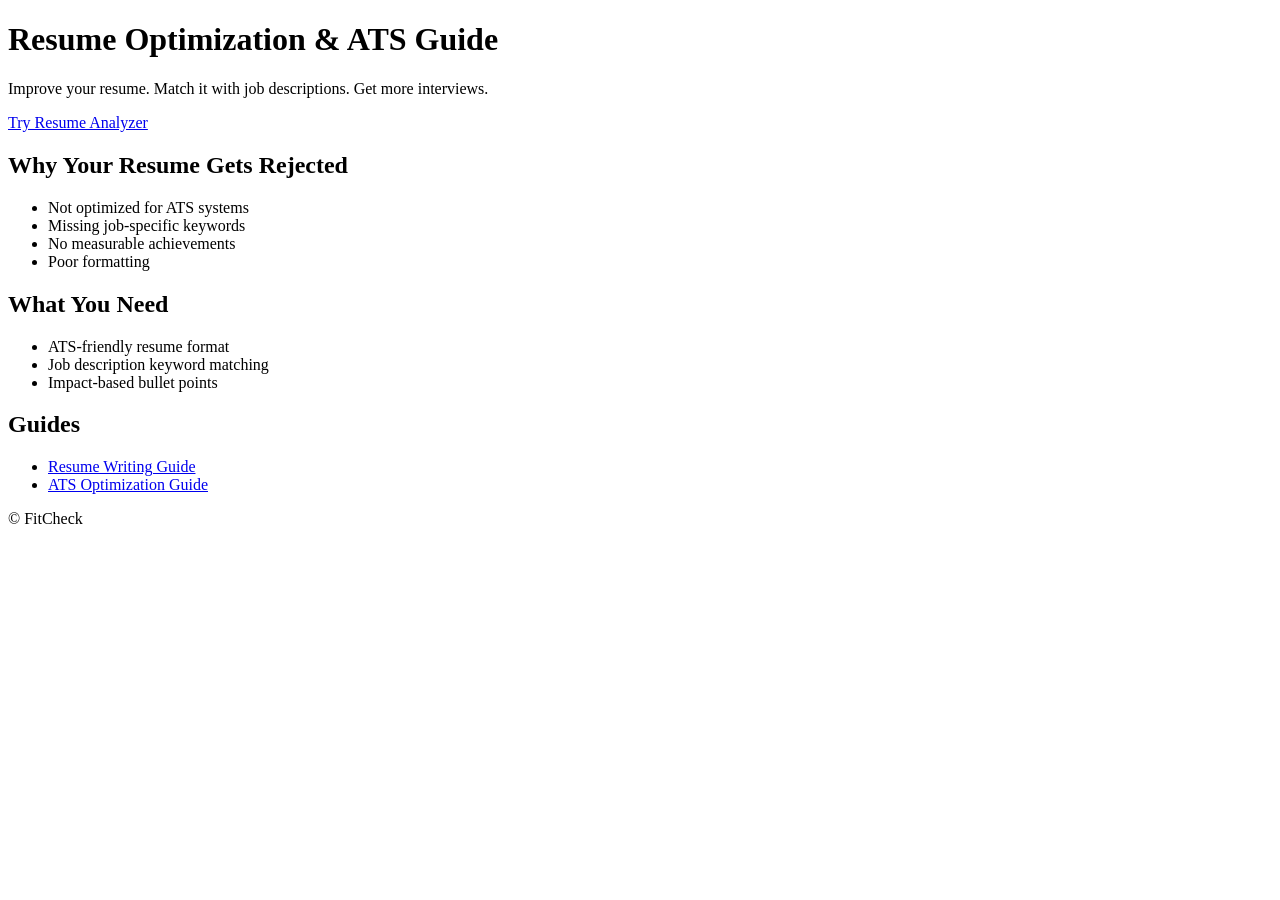
==== index.html @ 0c09c4c2 "initial commit" ====
<!DOCTYPE html>
<html lang="en">
<head>
  <meta charset="UTF-8">
  <title>ATS Resume Checker | Resume Job Description Matcher</title>
  <meta name="description" content="Improve your resume, pass ATS filters, and match job descriptions effectively. Learn resume optimization and interview preparation.">
  <link rel="stylesheet" href="styles.css">
</head>

<body>
  <header>
    <h1>Resume Optimization & ATS Guide</h1>
    <p>Improve your resume. Match it with job descriptions. Get more interviews.</p>
    <a href="https://fit-check.in" class="btn">Try Resume Analyzer</a>
  </header>

  <section>
    <h2>Why Your Resume Gets Rejected</h2>
    <ul>
      <li>Not optimized for ATS systems</li>
      <li>Missing job-specific keywords</li>
      <li>No measurable achievements</li>
      <li>Poor formatting</li>
    </ul>
  </section>

  <section>
    <h2>What You Need</h2>
    <ul>
      <li>ATS-friendly resume format</li>
      <li>Job description keyword matching</li>
      <li>Impact-based bullet points</li>
    </ul>
  </section>

  <section>
    <h2>Guides</h2>
    <ul>
      <li><a href="resume-guide.html">Resume Writing Guide</a></li>
      <li><a href="ats-guide.html">ATS Optimization Guide</a></li>
    </ul>
  </section>

  <footer>
    <p>© FitCheck</p>
  </footer>
</body>
</html>
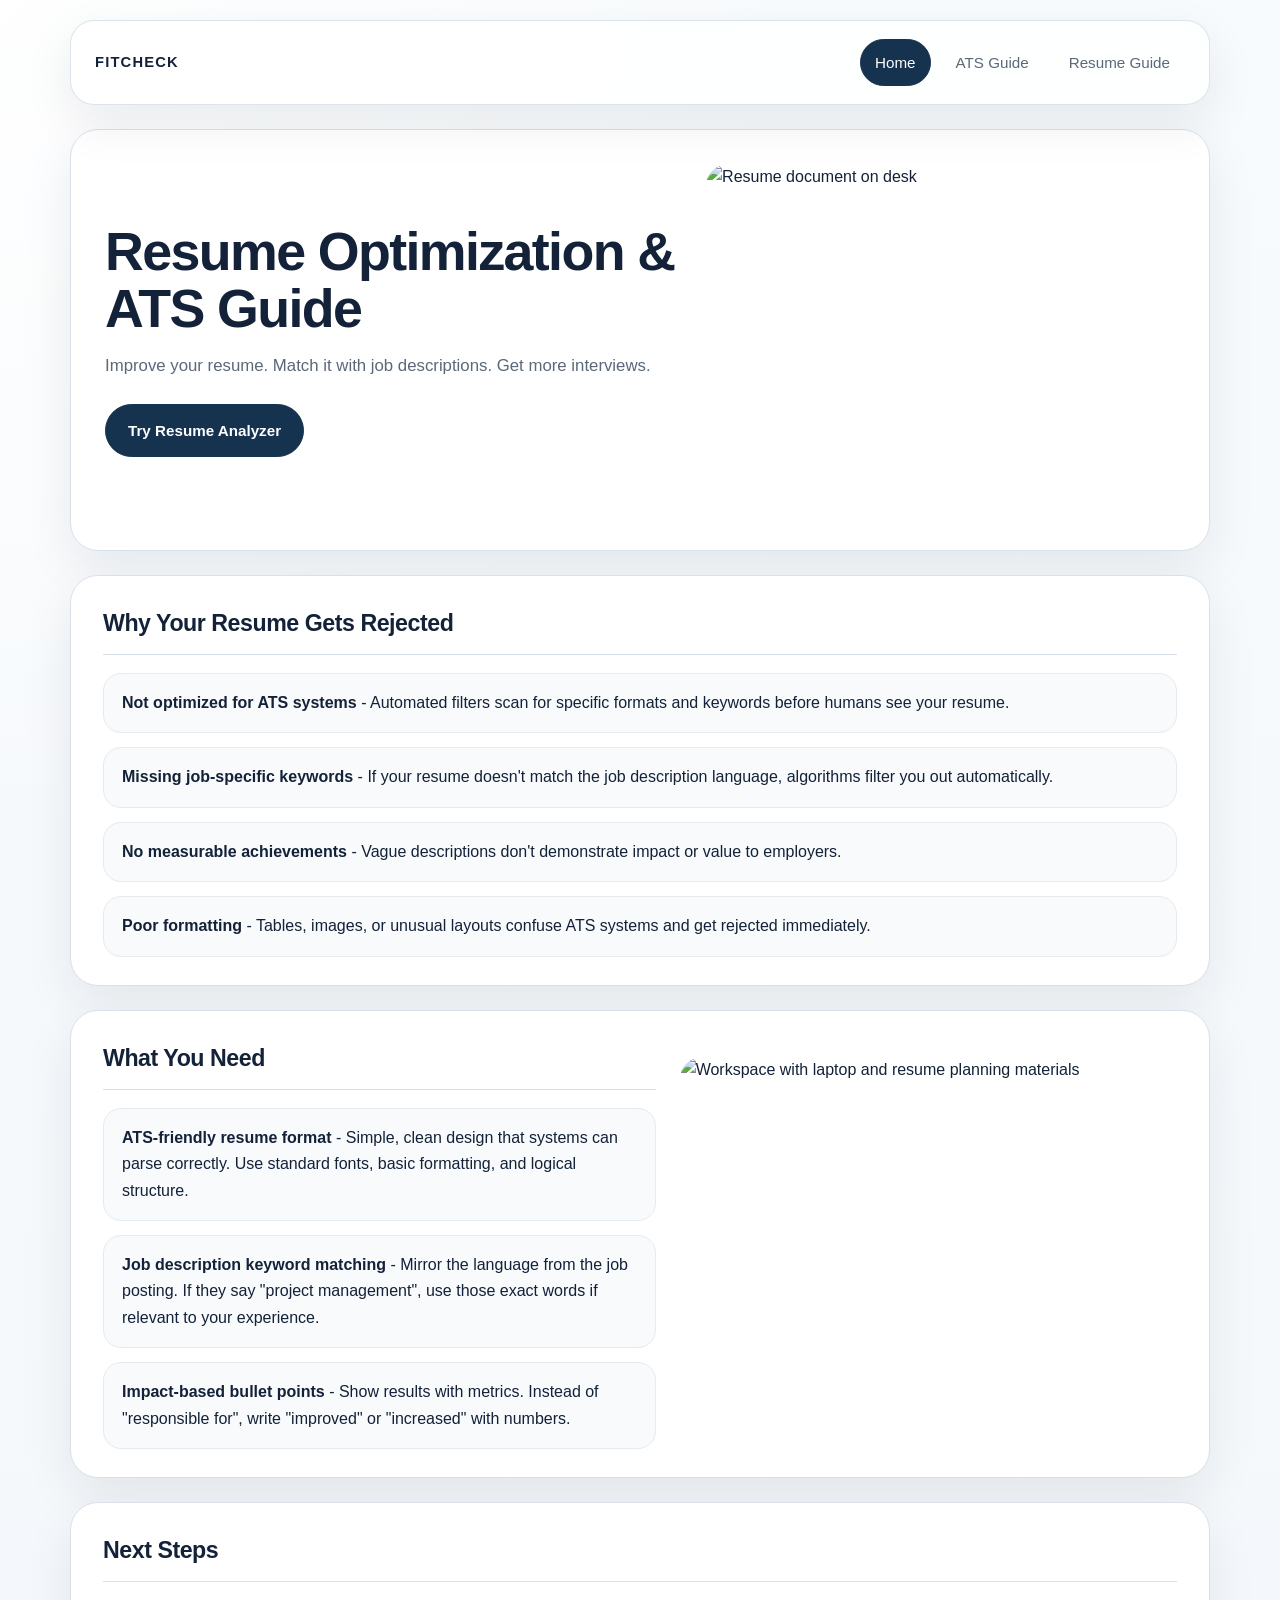
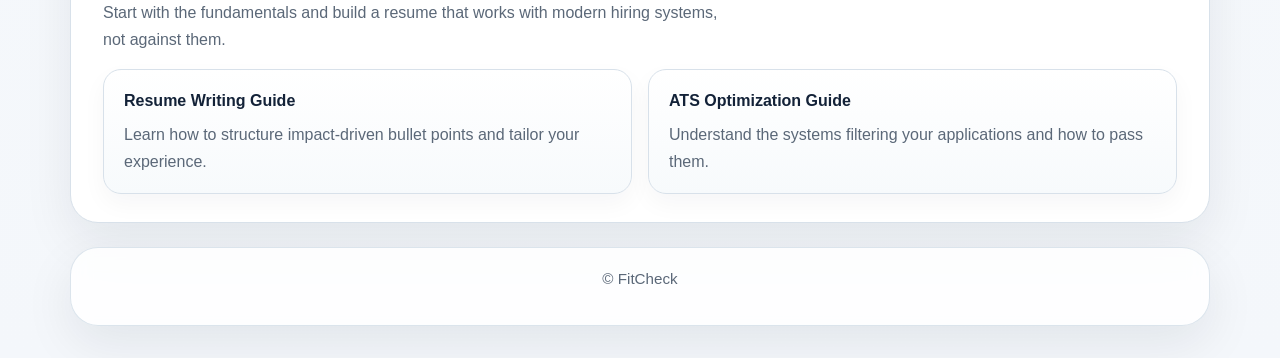
==== commit a5563fd8: "Added additional pages" ====
--- a/index.html
+++ b/index.html
@@ -2,47 +2,79 @@
 <html lang="en">
 <head>
   <meta charset="UTF-8">
-  <title>ATS Resume Checker | Resume Job Description Matcher</title>
+  <meta name="viewport" content="width=device-width, initial-scale=1.0">
+  <meta name="robots" content="index,follow">
+  <title>Resume Optimization & ATS Guide | FitCheck</title>
   <meta name="description" content="Improve your resume, pass ATS filters, and match job descriptions effectively. Learn resume optimization and interview preparation.">
-  <link rel="stylesheet" href="styles.css">
+  <link rel="stylesheet" href="style.css">
 </head>
 
 <body>
-  <header>
-    <h1>Resume Optimization & ATS Guide</h1>
-    <p>Improve your resume. Match it with job descriptions. Get more interviews.</p>
-    <a href="https://fit-check.in" class="btn">Try Resume Analyzer</a>
-  </header>
+  <div class="page-shell">
+    <header class="topbar">
+      <a class="brand" href="index.html">FitCheck</a>
+      <nav class="site-nav" aria-label="Primary">
+        <a href="index.html" aria-current="page">Home</a>
+        <a href="ats-guide.html">ATS Guide</a>
+        <a href="resume-guide.html">Resume Guide</a>
+      </nav>
+    </header>
 
-  <section>
-    <h2>Why Your Resume Gets Rejected</h2>
-    <ul>
-      <li>Not optimized for ATS systems</li>
-      <li>Missing job-specific keywords</li>
-      <li>No measurable achievements</li>
-      <li>Poor formatting</li>
-    </ul>
-  </section>
+    <main class="page-content">
+      <section class="hero">
+        <div class="hero-copy">
+          <h1>Resume Optimization & ATS Guide</h1>
+          <p class="intro-text">Improve your resume. Match it with job descriptions. Get more interviews.</p>
+          <a href="https://fit-check.in" class="btn">Try Resume Analyzer</a>
+        </div>
+        <figure class="hero-media">
+          <img src="https://images.unsplash.com/photo-1454165804606-c3d57bc86b40?w=800&q=80" alt="Resume document on desk">
+        </figure>
+      </section>
 
-  <section>
-    <h2>What You Need</h2>
-    <ul>
-      <li>ATS-friendly resume format</li>
-      <li>Job description keyword matching</li>
-      <li>Impact-based bullet points</li>
-    </ul>
-  </section>
+      <section class="panel">
+        <h2>Why Your Resume Gets Rejected</h2>
+        <ul class="bullet-list">
+          <li><strong>Not optimized for ATS systems</strong> - Automated filters scan for specific formats and keywords before humans see your resume.</li>
+          <li><strong>Missing job-specific keywords</strong> - If your resume doesn't match the job description language, algorithms filter you out automatically.</li>
+          <li><strong>No measurable achievements</strong> - Vague descriptions don't demonstrate impact or value to employers.</li>
+          <li><strong>Poor formatting</strong> - Tables, images, or unusual layouts confuse ATS systems and get rejected immediately.</li>
+        </ul>
+      </section>
 
-  <section>
-    <h2>Guides</h2>
-    <ul>
-      <li><a href="resume-guide.html">Resume Writing Guide</a></li>
-      <li><a href="ats-guide.html">ATS Optimization Guide</a></li>
-    </ul>
-  </section>
+      <section class="panel split">
+        <div>
+          <h2>What You Need</h2>
+          <ul class="bullet-list">
+            <li><strong>ATS-friendly resume format</strong> - Simple, clean design that systems can parse correctly. Use standard fonts, basic formatting, and logical structure.</li>
+            <li><strong>Job description keyword matching</strong> - Mirror the language from the job posting. If they say "project management", use those exact words if relevant to your experience.</li>
+            <li><strong>Impact-based bullet points</strong> - Show results with metrics. Instead of "responsible for", write "improved" or "increased" with numbers.</li>
+          </ul>
+        </div>
+        <figure class="panel-media">
+          <img src="https://images.unsplash.com/photo-1516321318423-f06f85e504b3?w=800&q=80" alt="Workspace with laptop and resume planning materials">
+        </figure>
+      </section>
 
-  <footer>
-    <p>© FitCheck</p>
-  </footer>
+      <section class="panel">
+        <h2>Next Steps</h2>
+        <p class="lead">Start with the fundamentals and build a resume that works with modern hiring systems, not against them.</p>
+        <div class="link-grid">
+          <a class="link-card" href="resume-guide.html">
+            <span>Resume Writing Guide</span>
+            <span>Learn how to structure impact-driven bullet points and tailor your experience.</span>
+          </a>
+          <a class="link-card" href="ats-guide.html">
+            <span>ATS Optimization Guide</span>
+            <span>Understand the systems filtering your applications and how to pass them.</span>
+          </a>
+        </div>
+      </section>
+    </main>
+
+    <footer class="site-footer">
+      <p>© FitCheck</p>
+    </footer>
+  </div>
 </body>
 </html>
--- a/style.css
+++ b/style.css
@@ -0,0 +1,353 @@
+:root {
+  --bg: #f4f7fb;
+  --surface: #ffffff;
+  --surface-soft: #f8fafc;
+  --text: #132238;
+  --muted: #5b6878;
+  --border: #d8e1ea;
+  --accent: #15324f;
+  --accent-soft: #edf3f8;
+  --shadow: 0 18px 50px rgba(15, 23, 42, 0.08);
+}
+
+* {
+  margin: 0;
+  padding: 0;
+  box-sizing: border-box;
+}
+
+html {
+  scroll-behavior: smooth;
+}
+
+body {
+  min-height: 100vh;
+  font-family: "Aptos", "Segoe UI", sans-serif;
+  background:
+    radial-gradient(circle at top left, rgba(255, 255, 255, 0.9), transparent 36%),
+    linear-gradient(180deg, #f8fbfd 0%, var(--bg) 100%);
+  color: var(--text);
+  line-height: 1.65;
+}
+
+img {
+  max-width: 100%;
+  display: block;
+}
+
+a {
+  color: var(--accent);
+  text-decoration: none;
+}
+
+a:hover {
+  color: #0f2236;
+}
+
+.page-shell {
+  width: min(1140px, calc(100% - 32px));
+  margin: 20px auto 32px;
+}
+
+.topbar,
+.site-footer {
+  border: 1px solid rgba(216, 225, 234, 0.9);
+  background: rgba(255, 255, 255, 0.84);
+  box-shadow: var(--shadow);
+  backdrop-filter: blur(10px);
+}
+
+.topbar {
+  position: sticky;
+  top: 16px;
+  z-index: 20;
+  display: flex;
+  align-items: center;
+  justify-content: space-between;
+  gap: 24px;
+  padding: 18px 24px;
+  border-radius: 24px;
+}
+
+.brand {
+  color: var(--text);
+  font-size: 0.92rem;
+  font-weight: 700;
+  letter-spacing: 0.08em;
+  text-transform: uppercase;
+}
+
+.site-nav {
+  display: flex;
+  flex-wrap: wrap;
+  gap: 10px;
+}
+
+.site-nav a {
+  padding: 10px 14px;
+  border-radius: 999px;
+  border: 1px solid transparent;
+  color: var(--muted);
+  font-size: 0.95rem;
+  transition: background-color 0.2s ease, color 0.2s ease, border-color 0.2s ease;
+}
+
+.site-nav a:hover,
+.site-nav a[aria-current="page"] {
+  background: var(--accent);
+  color: #ffffff;
+  border-color: var(--accent);
+}
+
+.page-content {
+  display: grid;
+  gap: 24px;
+  margin-top: 24px;
+}
+
+.hero,
+.panel,
+.site-footer {
+  border-radius: 28px;
+}
+
+.hero,
+.panel {
+  background: var(--surface);
+  border: 1px solid var(--border);
+  box-shadow: var(--shadow);
+}
+
+.hero {
+  display: grid;
+  grid-template-columns: minmax(0, 1.1fr) minmax(280px, 0.9fr);
+  gap: 28px;
+  align-items: center;
+  padding: 34px;
+}
+
+.hero-copy h1,
+.panel h2 {
+  color: var(--text);
+}
+
+.hero-copy h1 {
+  font-size: clamp(2.1rem, 4.2vw, 3.5rem);
+  line-height: 1.05;
+  margin-bottom: 16px;
+  letter-spacing: -0.03em;
+}
+
+.hero-copy p {
+  max-width: 62ch;
+  color: var(--muted);
+  font-size: 1.05rem;
+}
+
+p {
+  margin-bottom: 16px;
+}
+
+.hero-media img,
+.panel-media img,
+.section-image {
+  width: 100%;
+  border-radius: 22px;
+  object-fit: cover;
+  aspect-ratio: 4 / 3;
+}
+
+.panel {
+  padding: 28px 32px;
+}
+
+.panel h2 {
+  padding-bottom: 12px;
+  margin-bottom: 18px;
+  border-bottom: 1px solid var(--border);
+  font-size: 1.45rem;
+  letter-spacing: -0.02em;
+}
+
+.panel p {
+  margin-bottom: 16px;
+  color: var(--text);
+}
+
+.panel .lead {
+  color: var(--muted);
+  max-width: 70ch;
+}
+
+.panel .lead + .bullet-list {
+  margin-top: 16px;
+}
+
+.btn {
+  display: inline-flex;
+  align-items: center;
+  justify-content: center;
+  margin-top: 8px;
+  padding: 13px 22px;
+  border-radius: 999px;
+  background: var(--accent);
+  color: #ffffff;
+  border: 1px solid var(--accent);
+  font-weight: 600;
+  font-size: 0.95rem;
+  transition: transform 0.2s ease, box-shadow 0.2s ease, background-color 0.2s ease;
+}
+
+.btn:hover {
+  color: #ffffff;
+  background: #0f2236;
+  border-color: #0f2236;
+  box-shadow: 0 12px 24px rgba(15, 34, 54, 0.18);
+  transform: translateY(-1px);
+}
+
+.btn:active {
+  transform: translateY(0);
+}
+
+ul {
+  list-style: none;
+}
+
+.bullet-list {
+  display: grid;
+  gap: 14px;
+}
+
+.bullet-list li {
+  padding: 16px 18px;
+  border: 1px solid #e4ebf1;
+  border-radius: 18px;
+  background: var(--surface-soft);
+  color: var(--text);
+  line-height: 1.65;
+}
+
+.bullet-list li strong {
+  color: var(--text);
+}
+
+.split {
+  display: grid;
+  grid-template-columns: minmax(0, 1fr) minmax(260px, 0.9fr);
+  gap: 24px;
+  align-items: center;
+}
+
+.panel-media img {
+  box-shadow: inset 0 0 0 1px rgba(255, 255, 255, 0.4);
+}
+
+.link-grid {
+  display: grid;
+  grid-template-columns: repeat(2, minmax(0, 1fr));
+  gap: 16px;
+  margin-top: 12px;
+}
+
+.link-card {
+  display: block;
+  padding: 18px 20px;
+  border-radius: 18px;
+  border: 1px solid var(--border);
+  background: linear-gradient(180deg, #ffffff 0%, #f7fafc 100%);
+  box-shadow: 0 10px 24px rgba(15, 23, 42, 0.04);
+  transition: transform 0.2s ease, border-color 0.2s ease, box-shadow 0.2s ease;
+}
+
+.link-card:hover {
+  transform: translateY(-2px);
+  border-color: rgba(21, 50, 79, 0.25);
+  box-shadow: 0 14px 28px rgba(15, 23, 42, 0.08);
+}
+
+.link-card span:first-child {
+  display: block;
+  margin-bottom: 8px;
+  font-weight: 700;
+  color: var(--text);
+}
+
+.link-card span:last-child {
+  color: var(--muted);
+}
+
+.site-footer {
+  margin-top: 24px;
+  padding: 18px 24px;
+  text-align: center;
+  color: var(--muted);
+  font-size: 0.95rem;
+}
+
+.intro-text {
+  max-width: 72ch;
+  color: var(--muted);
+  font-size: 1.02rem;
+}
+
+.example-box {
+  margin: 18px 0;
+  padding: 18px;
+  border-left: 4px solid var(--accent);
+  border-radius: 18px;
+  background: var(--surface-soft);
+  border: 1px solid #e4ebf1;
+}
+
+.example-box p {
+  margin-bottom: 8px;
+}
+
+.example-box p:last-child {
+  margin-bottom: 0;
+}
+
+@media (max-width: 900px) {
+  .hero,
+  .split,
+  .link-grid {
+    grid-template-columns: 1fr;
+  }
+
+  .topbar {
+    position: static;
+  }
+}
+
+@media (max-width: 640px) {
+  .page-shell {
+    width: min(100% - 20px, 1140px);
+    margin: 10px auto 20px;
+  }
+
+  .topbar,
+  .hero,
+  .panel,
+  .site-footer {
+    padding: 18px;
+  }
+
+  .topbar {
+    align-items: flex-start;
+    flex-direction: column;
+  }
+
+  .hero-copy h1 {
+    font-size: 2rem;
+  }
+
+  .panel h2 {
+    font-size: 1.2rem;
+  }
+
+  .bullet-list li,
+  .link-card {
+    padding: 16px;
+  }
+}
